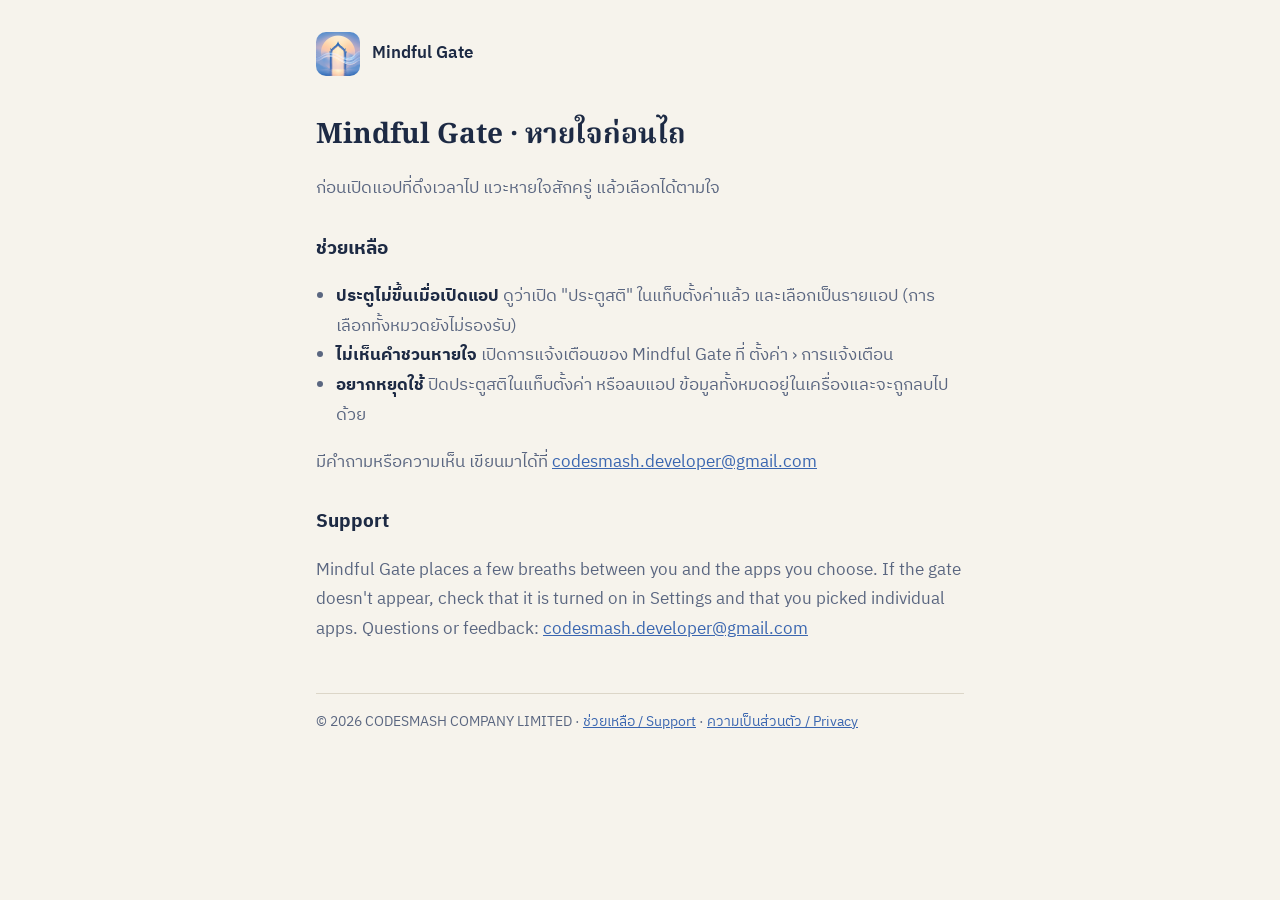
==== index.html @ 9975dd6a "Add privacy policy and support pages Co-Authored-By: Claude Opus 5.5 <noreply@anthropic.com> Claude-" ====
<!doctype html>
<html lang="th">
<head>
<meta charset="utf-8">
<meta name="viewport" content="width=device-width, initial-scale=1">
<title>Mindful Gate</title>
<link rel="preconnect" href="https://fonts.googleapis.com">
<link rel="stylesheet" href="https://fonts.googleapis.com/css2?family=IBM+Plex+Sans+Thai:wght@400;600&family=Noto+Serif+Thai:wght@600&display=swap">
<link rel="stylesheet" href="style.css">
</head>
<body>
<main>
<a class="brand" href="index.html"><img src="icon.png" alt="" width="44" height="44"> Mindful Gate</a>
<h1>Mindful Gate · หายใจก่อนไถ</h1>
<p class="lead">ก่อนเปิดแอปที่ดึงเวลาไป แวะหายใจสักครู่ แล้วเลือกได้ตามใจ</p>
<h2>ช่วยเหลือ</h2>
<ul>
<li><strong>ประตูไม่ขึ้นเมื่อเปิดแอป</strong> ดูว่าเปิด "ประตูสติ" ในแท็บตั้งค่าแล้ว และเลือกเป็นรายแอป (การเลือกทั้งหมวดยังไม่รองรับ)</li>
<li><strong>ไม่เห็นคำชวนหายใจ</strong> เปิดการแจ้งเตือนของ Mindful Gate ที่ ตั้งค่า › การแจ้งเตือน</li>
<li><strong>อยากหยุดใช้</strong> ปิดประตูสติในแท็บตั้งค่า หรือลบแอป ข้อมูลทั้งหมดอยู่ในเครื่องและจะถูกลบไปด้วย</li>
</ul>
<p>มีคำถามหรือความเห็น เขียนมาได้ที่ <a href="mailto:codesmash.developer@gmail.com">codesmash.developer@gmail.com</a></p>
<section lang="en">
<h2>Support</h2>
<p>Mindful Gate places a few breaths between you and the apps you choose. If the gate doesn't appear, check that it is turned on in Settings and that you picked individual apps. Questions or feedback: <a href="mailto:codesmash.developer@gmail.com">codesmash.developer@gmail.com</a></p>
</section>
<footer>© 2026 CODESMASH COMPANY LIMITED · <a href="index.html">ช่วยเหลือ / Support</a> · <a href="privacy.html">ความเป็นส่วนตัว / Privacy</a></footer>
</main>
</body>
</html>
---- style.css ----
:root { --bg: #f6f3ec; --ink: #1d2a44; --muted: #5a6680; --primary: #3a66b0; --line: #dcd6c8; }
@media (prefers-color-scheme: dark) { :root { --bg: #111a2e; --ink: #e9ecf4; --muted: #a3adc4; --primary: #8fb0ea; --line: #2a3654; } }
* { box-sizing: border-box; }
body { margin: 0; background: var(--bg); color: var(--ink); font: 17px/1.75 "IBM Plex Sans Thai", -apple-system, sans-serif; }
main { max-width: 680px; margin: 0 auto; padding: 32px 16px 48px; }
.brand { display: inline-flex; align-items: center; gap: 12px; color: var(--ink); text-decoration: none; font-weight: 600; }
.brand img { border-radius: 10px; }
h1 { font-family: "Noto Serif Thai", serif; font-size: 28px; line-height: 1.5; margin: 28px 0 8px; }
h2 { font-size: 19px; margin: 28px 0 4px; }
.lead, p, li { color: var(--muted); }
strong { color: var(--ink); }
a { color: var(--primary); }
ul { padding-left: 20px; }
hr { border: 0; border-top: 1px solid var(--line); margin: 40px 0; }
footer { margin-top: 48px; padding-top: 16px; border-top: 1px solid var(--line); font-size: 14px; color: var(--muted); }
body { overflow-wrap: anywhere; }
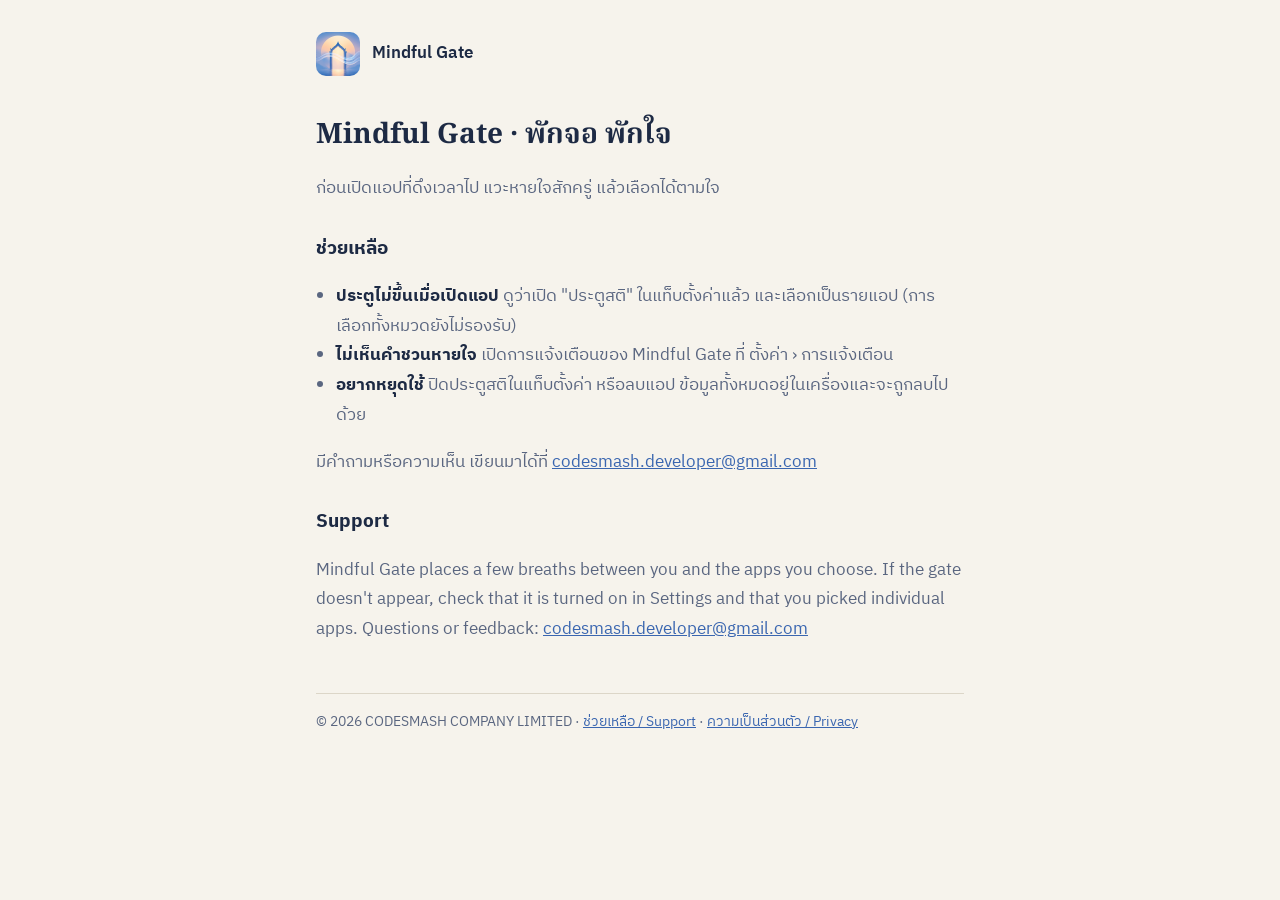
==== commit 32125733: "Change the tagline to พักจอ พักใจ Co-Authored-By: Claude Opus 5.5 <noreply@anthropic.com> Claude-Ses" ====
--- a/index.html
+++ b/index.html
@@ -11,7 +11,7 @@
 <body>
 <main>
 <a class="brand" href="index.html"><img src="icon.png" alt="" width="44" height="44"> Mindful Gate</a>
-<h1>Mindful Gate · หายใจก่อนไถ</h1>
+<h1>Mindful Gate · พักจอ พักใจ</h1>
 <p class="lead">ก่อนเปิดแอปที่ดึงเวลาไป แวะหายใจสักครู่ แล้วเลือกได้ตามใจ</p>
 <h2>ช่วยเหลือ</h2>
 <ul>
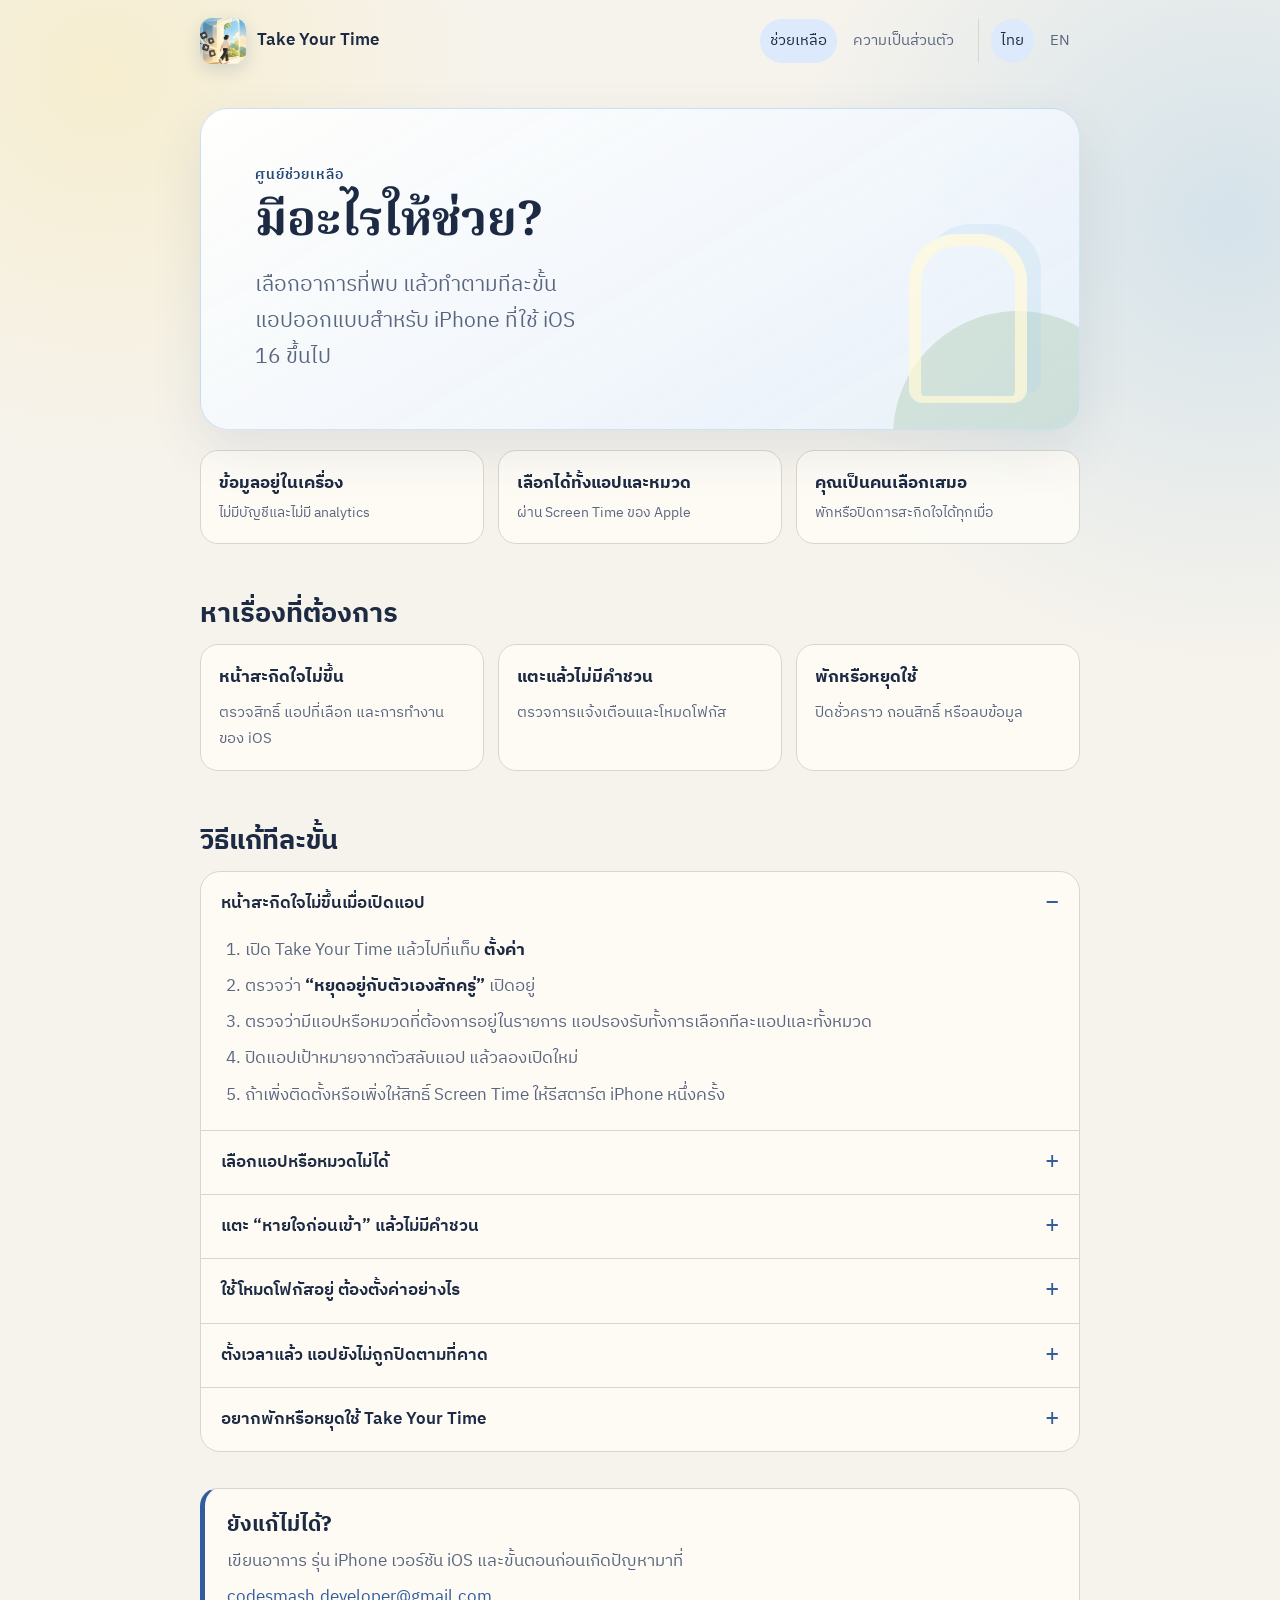
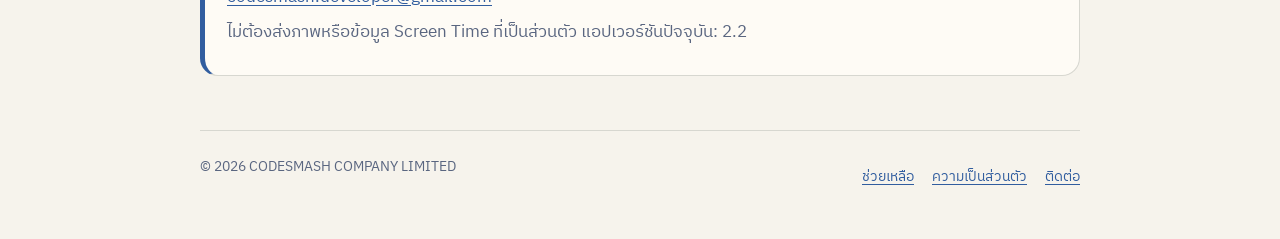
==== commit d9d4eece: "Publish Take Your Time support and privacy redesign" ====
--- a/index.html
+++ b/index.html
@@ -1,30 +1,20 @@
 <!doctype html>
 <html lang="th">
 <head>
-<meta charset="utf-8">
-<meta name="viewport" content="width=device-width, initial-scale=1">
-<title>Mindful Gate</title>
-<link rel="preconnect" href="https://fonts.googleapis.com">
-<link rel="stylesheet" href="https://fonts.googleapis.com/css2?family=IBM+Plex+Sans+Thai:wght@400;600&family=Noto+Serif+Thai:wght@600&display=swap">
-<link rel="stylesheet" href="style.css">
+  <meta charset="utf-8">
+  <meta name="viewport" content="width=device-width, initial-scale=1">
+  <meta name="robots" content="noindex">
+  <meta http-equiv="refresh" content="0; url=./support/">
+  <title>กำลังไปยังหน้าช่วยเหลือ · Take Your Time</title>
+  <link rel="icon" href="icon.png">
+  <link rel="stylesheet" href="style.css">
 </head>
-<body>
-<main>
-<a class="brand" href="index.html"><img src="icon.png" alt="" width="44" height="44"> Mindful Gate</a>
-<h1>Mindful Gate · พักจอ พักใจ</h1>
-<p class="lead">ก่อนเปิดแอปที่ดึงเวลาไป แวะหายใจสักครู่ แล้วเลือกได้ตามใจ</p>
-<h2>ช่วยเหลือ</h2>
-<ul>
-<li><strong>ประตูไม่ขึ้นเมื่อเปิดแอป</strong> ดูว่าเปิด "ประตูสติ" ในแท็บตั้งค่าแล้ว และเลือกเป็นรายแอป (การเลือกทั้งหมวดยังไม่รองรับ)</li>
-<li><strong>ไม่เห็นคำชวนหายใจ</strong> เปิดการแจ้งเตือนของ Mindful Gate ที่ ตั้งค่า › การแจ้งเตือน</li>
-<li><strong>อยากหยุดใช้</strong> ปิดประตูสติในแท็บตั้งค่า หรือลบแอป ข้อมูลทั้งหมดอยู่ในเครื่องและจะถูกลบไปด้วย</li>
-</ul>
-<p>มีคำถามหรือความเห็น เขียนมาได้ที่ <a href="mailto:codesmash.developer@gmail.com">codesmash.developer@gmail.com</a></p>
-<section lang="en">
-<h2>Support</h2>
-<p>Mindful Gate places a few breaths between you and the apps you choose. If the gate doesn't appear, check that it is turned on in Settings and that you picked individual apps. Questions or feedback: <a href="mailto:codesmash.developer@gmail.com">codesmash.developer@gmail.com</a></p>
-</section>
-<footer>© 2026 CODESMASH COMPANY LIMITED · <a href="index.html">ช่วยเหลือ / Support</a> · <a href="privacy.html">ความเป็นส่วนตัว / Privacy</a></footer>
-</main>
+<body class="redirect-page">
+  <main class="redirect-card">
+    <img src="icon.png" alt="" width="72" height="72">
+    <h1>Take Your Time</h1>
+    <p>กำลังไปยังหน้าช่วยเหลือ</p>
+    <p><a href="support/">เปิดหน้าช่วยเหลือ</a></p>
+  </main>
 </body>
 </html>
--- a/style.css
+++ b/style.css
@@ -1,16 +1,368 @@
-:root { --bg: #f6f3ec; --ink: #1d2a44; --muted: #5a6680; --primary: #3a66b0; --line: #dcd6c8; }
-@media (prefers-color-scheme: dark) { :root { --bg: #111a2e; --ink: #e9ecf4; --muted: #a3adc4; --primary: #8fb0ea; --line: #2a3654; } }
+:root {
+  color-scheme: light dark;
+  --bg: #f6f3ec;
+  --surface: rgba(255, 253, 247, 0.86);
+  --surface-solid: #fffdf7;
+  --ink: #1d2a44;
+  --muted: #5a6680;
+  --primary: #315d9f;
+  --primary-strong: #244979;
+  --primary-soft: #dceafb;
+  --warm: #f7e6a8;
+  --line: #d7d7d0;
+  --shadow: 0 20px 52px rgba(43, 68, 102, 0.1);
+  --focus: #ba5a00;
+}
+
+@media (prefers-color-scheme: dark) {
+  :root {
+    --bg: #111a2e;
+    --surface: rgba(24, 37, 64, 0.88);
+    --surface-solid: #182540;
+    --ink: #f0f3f9;
+    --muted: #b1bad0;
+    --primary: #9bbcf2;
+    --primary-strong: #c8dcff;
+    --primary-soft: #253b62;
+    --warm: #5b4d28;
+    --line: #334160;
+    --shadow: 0 24px 64px rgba(0, 0, 0, 0.24);
+    --focus: #ffbd6b;
+  }
+}
+
 * { box-sizing: border-box; }
-body { margin: 0; background: var(--bg); color: var(--ink); font: 17px/1.75 "IBM Plex Sans Thai", -apple-system, sans-serif; }
-main { max-width: 680px; margin: 0 auto; padding: 32px 16px 48px; }
-.brand { display: inline-flex; align-items: center; gap: 12px; color: var(--ink); text-decoration: none; font-weight: 600; }
-.brand img { border-radius: 10px; }
-h1 { font-family: "Noto Serif Thai", serif; font-size: 28px; line-height: 1.5; margin: 28px 0 8px; }
-h2 { font-size: 19px; margin: 28px 0 4px; }
-.lead, p, li { color: var(--muted); }
+
+html { scroll-behavior: smooth; }
+
+body {
+  min-height: 100vh;
+  margin: 0;
+  background:
+    radial-gradient(circle at 8% 4%, rgba(247, 230, 168, 0.42), transparent 24rem),
+    radial-gradient(circle at 96% 12%, rgba(127, 184, 230, 0.28), transparent 28rem),
+    var(--bg);
+  color: var(--ink);
+  font: 17px/1.72 "IBM Plex Sans Thai", -apple-system, BlinkMacSystemFont, "Segoe UI", sans-serif;
+  text-rendering: optimizeLegibility;
+}
+
+a { color: var(--primary); text-underline-offset: 0.18em; }
+a:hover { color: var(--primary-strong); }
+a:focus-visible,
+summary:focus-visible {
+  border-radius: 6px;
+  outline: 3px solid var(--focus);
+  outline-offset: 4px;
+}
+
+.skip-link {
+  position: fixed;
+  z-index: 10;
+  top: 10px;
+  left: 10px;
+  padding: 10px 14px;
+  border-radius: 10px;
+  background: var(--surface-solid);
+  color: var(--ink);
+  transform: translateY(-160%);
+}
+.skip-link:focus { transform: translateY(0); }
+
+.site-header,
+.site-main,
+.site-footer {
+  width: min(100% - 32px, 880px);
+  margin-inline: auto;
+}
+
+.site-header {
+  display: flex;
+  align-items: center;
+  justify-content: space-between;
+  gap: 20px;
+  min-height: 82px;
+  padding-block: 14px;
+}
+
+.brand {
+  display: inline-flex;
+  min-height: 44px;
+  align-items: center;
+  gap: 11px;
+  color: var(--ink);
+  font-weight: 600;
+  text-decoration: none;
+}
+.brand img {
+  width: 46px;
+  height: 46px;
+  border-radius: 12px;
+  box-shadow: 0 6px 18px rgba(39, 71, 107, 0.16);
+}
+
+.site-nav,
+.nav-links,
+.language-links {
+  display: flex;
+  align-items: center;
+  gap: 6px;
+}
+.site-nav { gap: 14px; }
+.nav-link,
+.language-link {
+  display: inline-flex;
+  min-height: 44px;
+  align-items: center;
+  justify-content: center;
+  padding: 8px 10px;
+  border-radius: 999px;
+  color: var(--muted);
+  font-size: 15px;
+  text-decoration: none;
+}
+.nav-link:hover,
+.language-link:hover,
+.nav-link[aria-current="page"],
+.language-link[aria-current="page"] {
+  background: var(--primary-soft);
+  color: var(--ink);
+}
+.language-links {
+  padding-left: 12px;
+  border-left: 1px solid var(--line);
+}
+
+.site-main { padding: 26px 0 54px; }
+
+.hero {
+  position: relative;
+  isolation: isolate;
+  overflow: hidden;
+  padding: clamp(28px, 6vw, 54px);
+  border: 1px solid rgba(127, 184, 230, 0.35);
+  border-radius: 28px;
+  background:
+    linear-gradient(150deg, rgba(255, 255, 255, 0.76), rgba(220, 234, 251, 0.66)),
+    var(--surface);
+  box-shadow: var(--shadow);
+}
+.hero::before,
+.hero::after {
+  position: absolute;
+  z-index: -1;
+  content: "";
+  pointer-events: none;
+}
+.hero::before {
+  width: 250px;
+  height: 250px;
+  right: -64px;
+  bottom: -132px;
+  border-radius: 50% 50% 22% 22%;
+  background: rgba(108, 155, 96, 0.2);
+  transform: rotate(-8deg);
+}
+.hero::after {
+  width: 94px;
+  height: 150px;
+  right: 52px;
+  bottom: 26px;
+  border: 12px solid rgba(255, 250, 219, 0.74);
+  border-bottom-width: 7px;
+  border-radius: 48px 48px 14px 14px;
+  box-shadow: 14px -10px 0 rgba(159, 204, 235, 0.2);
+}
+
+@media (prefers-color-scheme: dark) {
+  .hero {
+    background:
+      linear-gradient(150deg, rgba(33, 51, 86, 0.9), rgba(23, 40, 70, 0.82)),
+      var(--surface);
+  }
+}
+
+.eyebrow {
+  margin: 0 0 6px;
+  color: var(--primary-strong);
+  font-size: 14px;
+  font-weight: 600;
+  letter-spacing: 0.06em;
+  text-transform: uppercase;
+}
+
+h1,
+h2,
+h3 { color: var(--ink); }
+h1 {
+  max-width: 15ch;
+  margin: 0;
+  font-family: "Noto Serif Thai", serif;
+  font-size: clamp(32px, 6vw, 48px);
+  line-height: 1.25;
+}
+h2 {
+  margin: 52px 0 12px;
+  font-size: clamp(22px, 3vw, 27px);
+  line-height: 1.35;
+}
+h3 { margin: 0; font-size: 18px; line-height: 1.45; }
+
+p,
+li { color: var(--muted); }
+.lead {
+  max-width: 58ch;
+  margin: 14px 0 0;
+  color: var(--muted);
+  font-size: clamp(18px, 2.8vw, 21px);
+}
+.hero .lead { max-width: 34ch; padding-right: 110px; }
 strong { color: var(--ink); }
-a { color: var(--primary); }
-ul { padding-left: 20px; }
-hr { border: 0; border-top: 1px solid var(--line); margin: 40px 0; }
-footer { margin-top: 48px; padding-top: 16px; border-top: 1px solid var(--line); font-size: 14px; color: var(--muted); }
-body { overflow-wrap: anywhere; }
+
+.status-row,
+.quick-links,
+.trust-grid {
+  display: grid;
+  grid-template-columns: repeat(3, minmax(0, 1fr));
+  gap: 14px;
+}
+.status-row { margin-top: 20px; }
+.status-item,
+.quick-link,
+.trust-item {
+  padding: 18px;
+  border: 1px solid var(--line);
+  border-radius: 18px;
+  background: var(--surface);
+}
+.status-item strong,
+.status-item span { display: block; }
+.status-item span { margin-top: 2px; color: var(--muted); font-size: 14px; }
+.quick-link {
+  min-height: 112px;
+  color: var(--ink);
+  text-decoration: none;
+  transition: transform 160ms ease, border-color 160ms ease;
+}
+.quick-link:hover { border-color: var(--primary); transform: translateY(-2px); }
+.quick-link span { display: block; margin-top: 8px; color: var(--muted); font-size: 15px; }
+
+.faq-list {
+  overflow: hidden;
+  border: 1px solid var(--line);
+  border-radius: 20px;
+  background: var(--surface);
+}
+details + details { border-top: 1px solid var(--line); }
+summary {
+  min-height: 58px;
+  padding: 17px 54px 17px 20px;
+  color: var(--ink);
+  cursor: pointer;
+  font-weight: 600;
+  list-style: none;
+  position: relative;
+}
+summary::-webkit-details-marker { display: none; }
+summary::after {
+  position: absolute;
+  top: 18px;
+  right: 20px;
+  color: var(--primary);
+  content: "+";
+  font-size: 24px;
+  font-weight: 400;
+  line-height: 1;
+}
+details[open] summary::after { content: "−"; }
+.answer { padding: 0 20px 20px; }
+.answer > :first-child { margin-top: 0; }
+.answer > :last-child { margin-bottom: 0; }
+.steps { margin: 10px 0 0; padding-left: 24px; }
+.steps li + li { margin-top: 7px; }
+
+.callout {
+  margin-top: 36px;
+  padding: 22px;
+  border: 1px solid var(--line);
+  border-left: 5px solid var(--primary);
+  border-radius: 18px;
+  background: var(--surface);
+}
+.callout h2 { margin: 0 0 8px; font-size: 21px; }
+.callout p { margin: 6px 0; }
+.contact-link { overflow-wrap: anywhere; }
+
+.prose { max-width: 720px; }
+.prose h1 { max-width: 22ch; }
+.prose h2 { margin-top: 44px; }
+.prose ul { padding-left: 24px; }
+.prose li + li { margin-top: 9px; }
+.updated { margin-top: 10px; font-size: 15px; }
+.privacy-intro {
+  margin: 24px 0 34px;
+  padding: 22px;
+  border-radius: 18px;
+  background: var(--primary-soft);
+  color: var(--ink);
+}
+
+.site-footer {
+  display: flex;
+  justify-content: space-between;
+  gap: 24px;
+  padding: 24px 0 40px;
+  border-top: 1px solid var(--line);
+  color: var(--muted);
+  font-size: 14px;
+}
+.footer-links { display: flex; flex-wrap: wrap; gap: 10px 18px; }
+.footer-links a { min-height: 44px; display: inline-flex; align-items: center; }
+
+.redirect-page {
+  display: grid;
+  min-height: 100vh;
+  place-items: center;
+  padding: 24px;
+}
+.redirect-card {
+  max-width: 460px;
+  padding: 30px;
+  border: 1px solid var(--line);
+  border-radius: 24px;
+  background: var(--surface);
+  box-shadow: var(--shadow);
+  text-align: center;
+}
+.redirect-card img { border-radius: 16px; }
+
+@media (max-width: 760px) {
+  .site-header { align-items: flex-start; flex-direction: column; gap: 8px; }
+  .site-nav { width: 100%; justify-content: space-between; overflow-x: auto; }
+  .hero .lead { padding-right: 0; }
+  .hero::after { opacity: 0.28; right: 20px; }
+  .status-row,
+  .quick-links,
+  .trust-grid { grid-template-columns: 1fr; }
+  .site-footer { flex-direction: column; gap: 4px; }
+}
+
+@media (max-width: 430px) {
+  .site-header,
+  .site-main,
+  .site-footer { width: min(100% - 24px, 880px); }
+  .brand img { width: 42px; height: 42px; }
+  .site-nav { gap: 5px; }
+  .nav-links { gap: 2px; }
+  .nav-link,
+  .language-link { padding-inline: 8px; font-size: 14px; }
+  .language-links { padding-left: 6px; }
+  .hero { padding: 28px 22px; border-radius: 22px; }
+  .hero::after { display: none; }
+  h1 { font-size: 31px; }
+}
+
+@media (prefers-reduced-motion: reduce) {
+  html { scroll-behavior: auto; }
+  *, *::before, *::after { transition-duration: 0.01ms !important; }
+}
